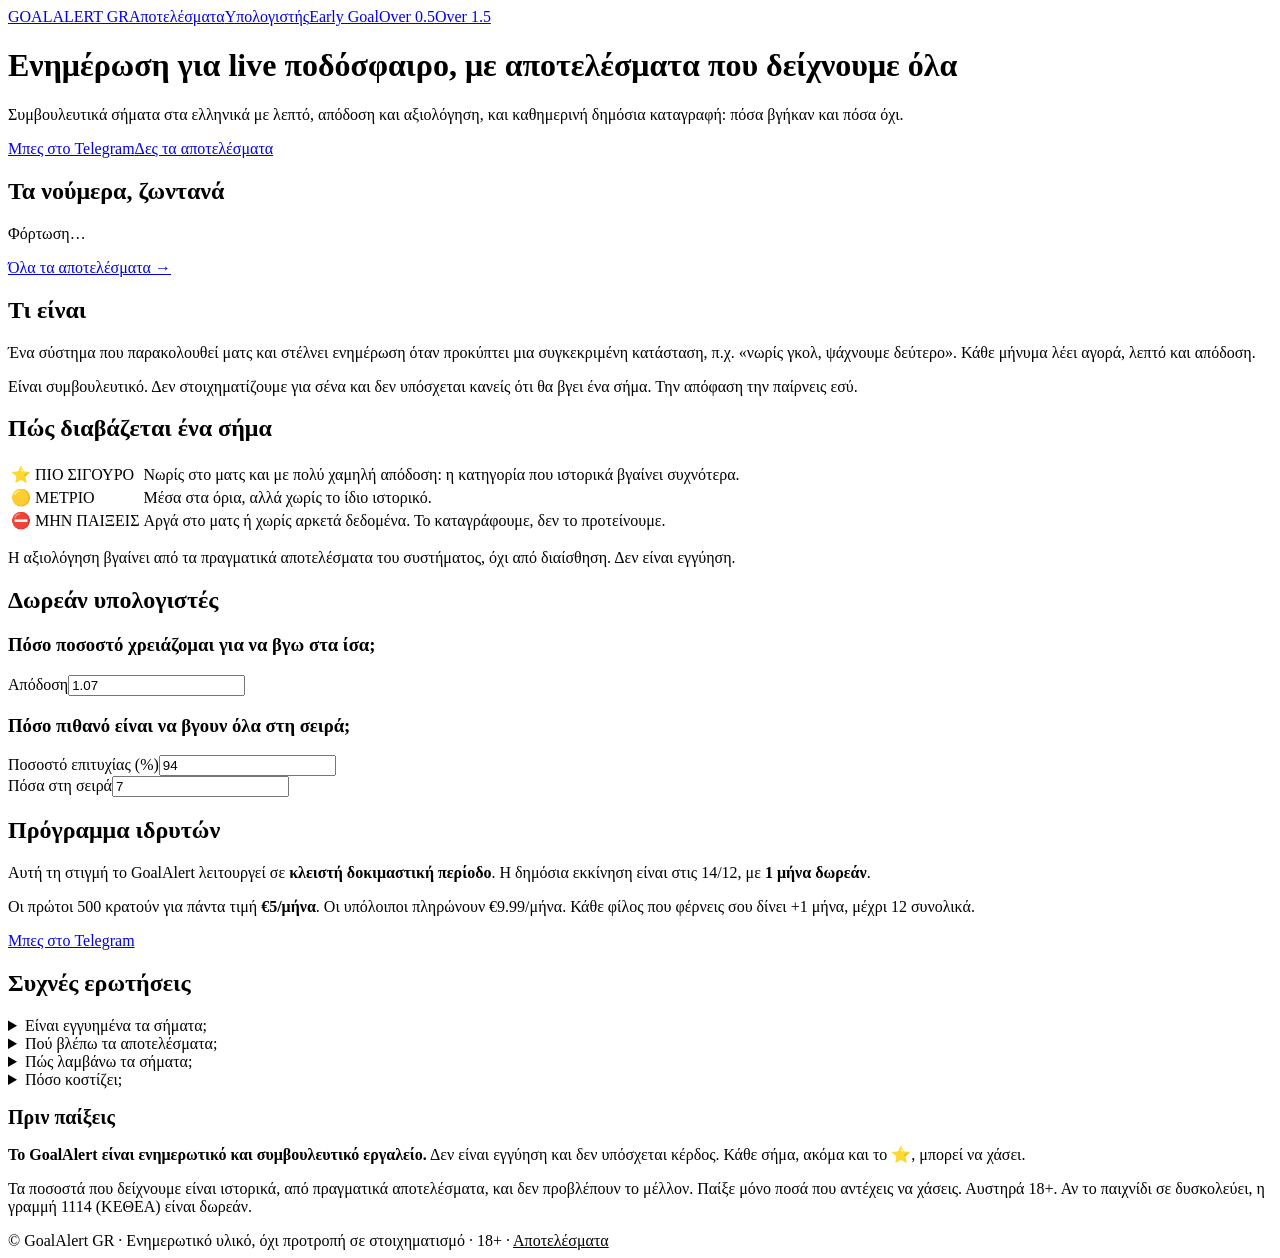
==== index.html @ 9ed6099e "Create index.html" ====
<!doctype html><html lang="el"><head><meta charset="utf-8"><meta name="viewport" content="width=device-width, initial-scale=1"><title>GoalAlert GR — Ενημέρωση και στατιστική για live ποδόσφαιρο, με δημόσια αποτελέσματα</title><meta name="description" content="Ενημερωτικά σήματα live ποδοσφαίρου στα ελληνικά με καθημερινή δημόσια καταγραφή αποτελεσμάτων, και δωρεάν υπολογιστές για απόδοση και σειρά νικών."><link rel="canonical" href="__SITE_URL__/"><link rel="stylesheet" href="style.css"></head><body><div class="wrap"><nav><a href="index.html">GOALALERT GR</a><a href="apotelesmata.html">Αποτελέσματα</a><a href="pososto-gia-apodosi.html">Υπολογιστής</a><a href="early-goal.html">Early Goal</a><a href="over-0-5-imichrono.html">Over 0.5</a><a href="over-1-5.html">Over 1.5</a></nav>
<header><h1>Ενημέρωση για live ποδόσφαιρο, με αποτελέσματα που δείχνουμε όλα</h1>
<p class="lead">Συμβουλευτικά σήματα στα ελληνικά με λεπτό, απόδοση και αξιολόγηση, και καθημερινή δημόσια καταγραφή: πόσα βγήκαν και πόσα όχι.</p><a class="btn" href="__TG_LINK__">Μπες στο Telegram</a><a class="btn alt" href="apotelesmata.html">Δες τα αποτελέσματα</a></header>
<section><h2>Τα νούμερα, ζωντανά</h2><div id="live-summary"><p class="note">Φόρτωση…</p></div><p><a href="apotelesmata.html">Όλα τα αποτελέσματα →</a></p></section>
<section id="ti-einai"><h2>Τι είναι</h2><p>Ένα σύστημα που παρακολουθεί ματς και στέλνει ενημέρωση όταν προκύπτει μια συγκεκριμένη κατάσταση, π.χ. «νωρίς γκολ, ψάχνουμε δεύτερο». Κάθε μήνυμα λέει αγορά, λεπτό και απόδοση.</p><p>Είναι συμβουλευτικό. Δεν στοιχηματίζουμε για σένα και δεν υπόσχεται κανείς ότι θα βγει ένα σήμα. Την απόφαση την παίρνεις εσύ.</p></section>
<section id="sima"><h2>Πώς διαβάζεται ένα σήμα</h2><div class="card"><table><tr><td><span class="pill g">⭐ ΠΙΟ ΣΙΓΟΥΡΟ</span></td><td>Νωρίς στο ματς και με πολύ χαμηλή απόδοση: η κατηγορία που ιστορικά βγαίνει συχνότερα.</td></tr><tr><td><span class="pill y">🟡 ΜΕΤΡΙΟ</span></td><td>Μέσα στα όρια, αλλά χωρίς το ίδιο ιστορικό.</td></tr><tr><td><span class="pill r">⛔ ΜΗΝ ΠΑΙΞΕΙΣ</span></td><td>Αργά στο ματς ή χωρίς αρκετά δεδομένα. Το καταγράφουμε, δεν το προτείνουμε.</td></tr></table></div><p class="note">Η αξιολόγηση βγαίνει από τα πραγματικά αποτελέσματα του συστήματος, όχι από διαίσθηση. Δεν είναι εγγύηση.</p></section>
<section id="ypologistes"><h2>Δωρεάν υπολογιστές</h2><h3>Πόσο ποσοστό χρειάζομαι για να βγω στα ίσα;</h3><div class="card"><label for="be-odds">Απόδοση</label><input id="be-odds" inputmode="decimal" value="1.07"><div class="out" id="be-out"></div></div>
<h3>Πόσο πιθανό είναι να βγουν όλα στη σειρά;</h3><div class="card"><div class="grid two"><div><label for="st-p">Ποσοστό επιτυχίας (%)</label><input id="st-p" inputmode="decimal" value="94"></div><div><label for="st-n">Πόσα στη σειρά</label><input id="st-n" inputmode="numeric" value="7"></div></div><div class="out" id="st-out"></div></div></section>
<section id="programma"><h2>Πρόγραμμα ιδρυτών</h2><p>Αυτή τη στιγμή το GoalAlert λειτουργεί σε <b>κλειστή δοκιμαστική περίοδο</b>. Η δημόσια εκκίνηση είναι στις 14/12, με <b>1 μήνα δωρεάν</b>.</p><p>Οι πρώτοι 500 κρατούν για πάντα τιμή <b>€5/μήνα</b>. Οι υπόλοιποι πληρώνουν €9.99/μήνα. Κάθε φίλος που φέρνεις σου δίνει +1 μήνα, μέχρι 12 συνολικά.</p><a class="btn" href="__TG_LINK__">Μπες στο Telegram</a></section>
<section id="faq"><h2>Συχνές ερωτήσεις</h2>
<details><summary>Είναι εγγυημένα τα σήματα;</summary><p>Όχι. Τίποτα δεν είναι εγγυημένο στο ποδόσφαιρο. Το GoalAlert είναι ενημερωτικό και συμβουλευτικό.</p></details>
<details><summary>Πού βλέπω τα αποτελέσματα;</summary><p>Στη σελίδα <a href="apotelesmata.html">Αποτελέσματα</a>, ανανεώνονται καθημερινά, μαζί με τα χαμένα.</p></details>
<details><summary>Πώς λαμβάνω τα σήματα;</summary><p>Μέσα από το Telegram. Πατάς «Μπες στο Telegram», ξεκινάς το bot και παίρνεις προσωπικούς συνδέσμους για τα κανάλια.</p></details>
<details><summary>Πόσο κοστίζει;</summary><p>Στη δημόσια εκκίνηση: 1 μήνας δωρεάν, μετά €5/μήνα για τους πρώτους 500 και €9.99/μήνα για τους υπόλοιπους.</p></details></section><section id="risk"><div class="card warn"><h2 style="font-size:20px">Πριν παίξεις</h2><p><b>Το GoalAlert είναι ενημερωτικό και συμβουλευτικό εργαλείο.</b> Δεν είναι εγγύηση και δεν υπόσχεται κέρδος. Κάθε σήμα, ακόμα και το ⭐, μπορεί να χάσει.</p><p>Τα ποσοστά που δείχνουμε είναι ιστορικά, από πραγματικά αποτελέσματα, και δεν προβλέπουν το μέλλον. Παίξε μόνο ποσά που αντέχεις να χάσεις. Αυστηρά 18+. Αν το παιχνίδι σε δυσκολεύει, η γραμμή 1114 (ΚΕΘΕΑ) είναι δωρεάν.</p></div></section><footer>© GoalAlert GR · Ενημερωτικό υλικό, όχι προτροπή σε στοιχηματισμό · 18+ · <a href="apotelesmata.html" style="color:inherit">Αποτελέσματα</a></footer></div><script>window.GA_API="";</script><script src="app.js"></script></body></html>
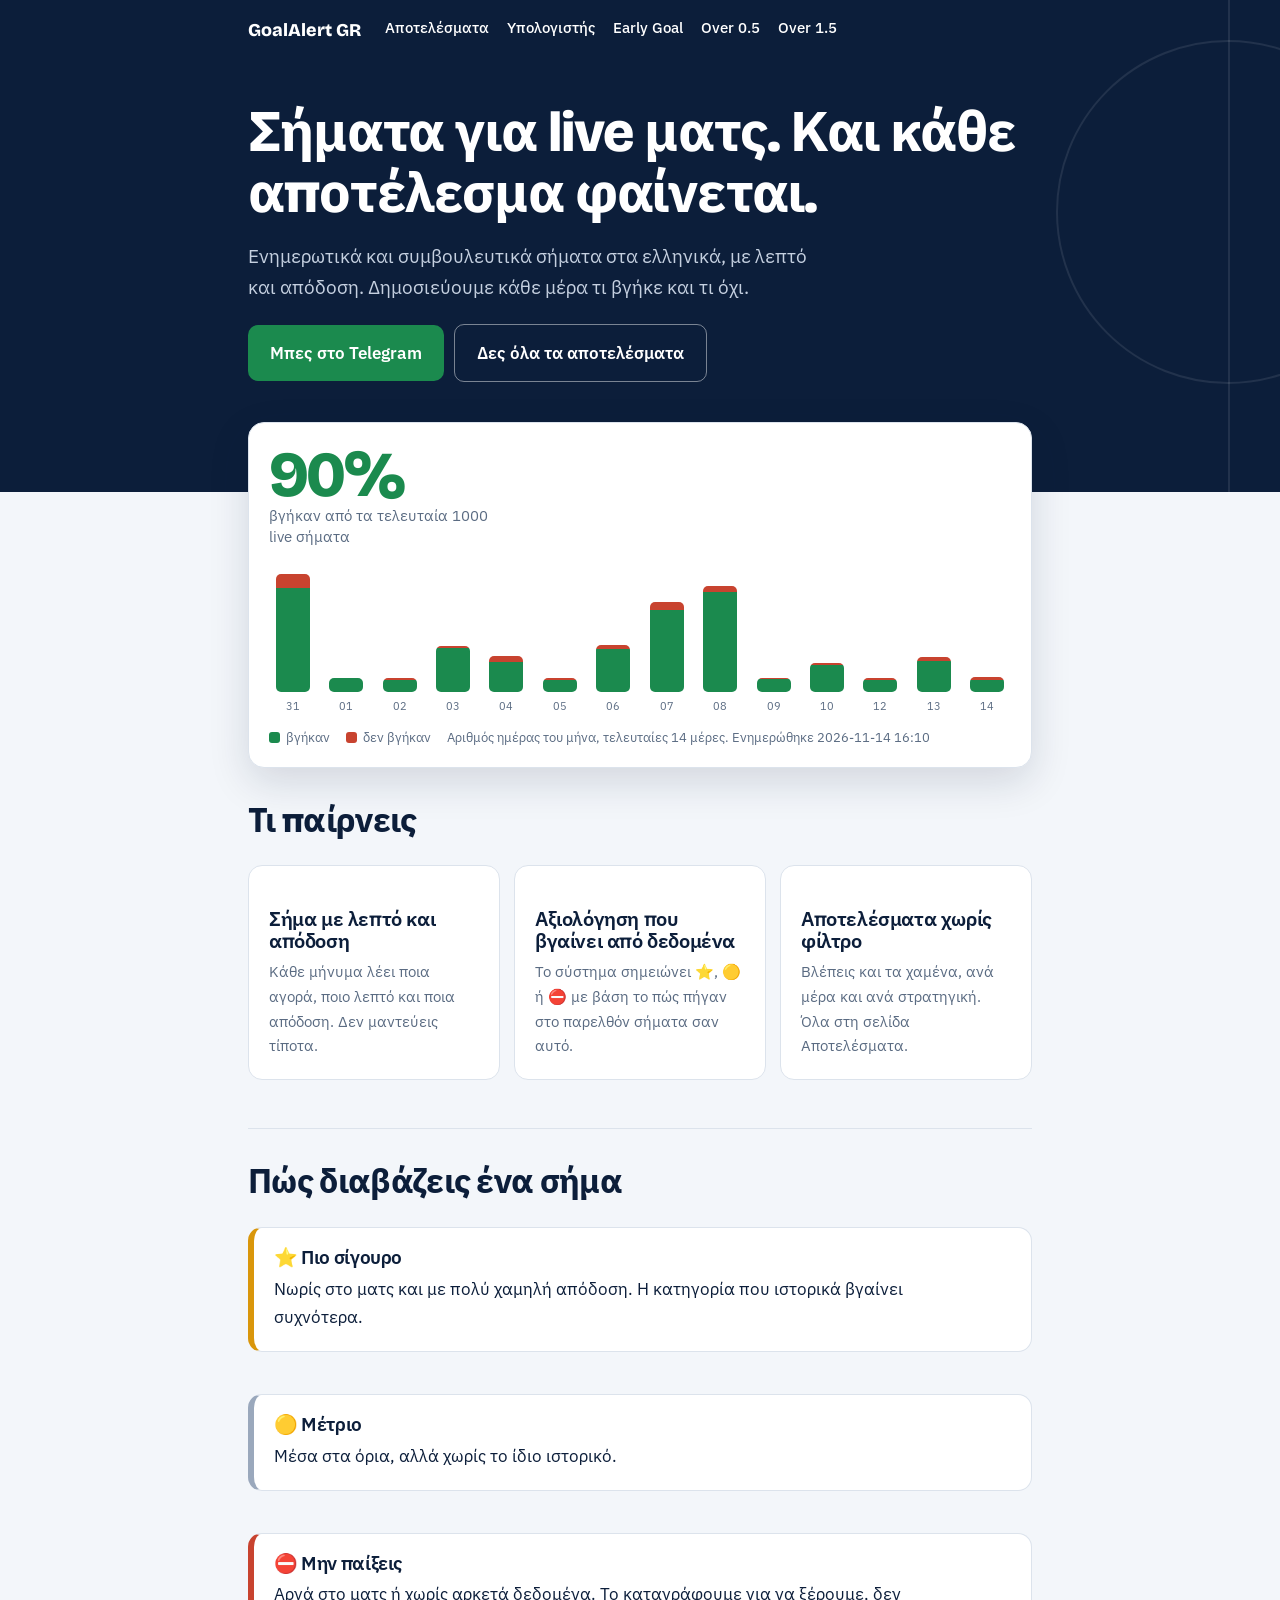
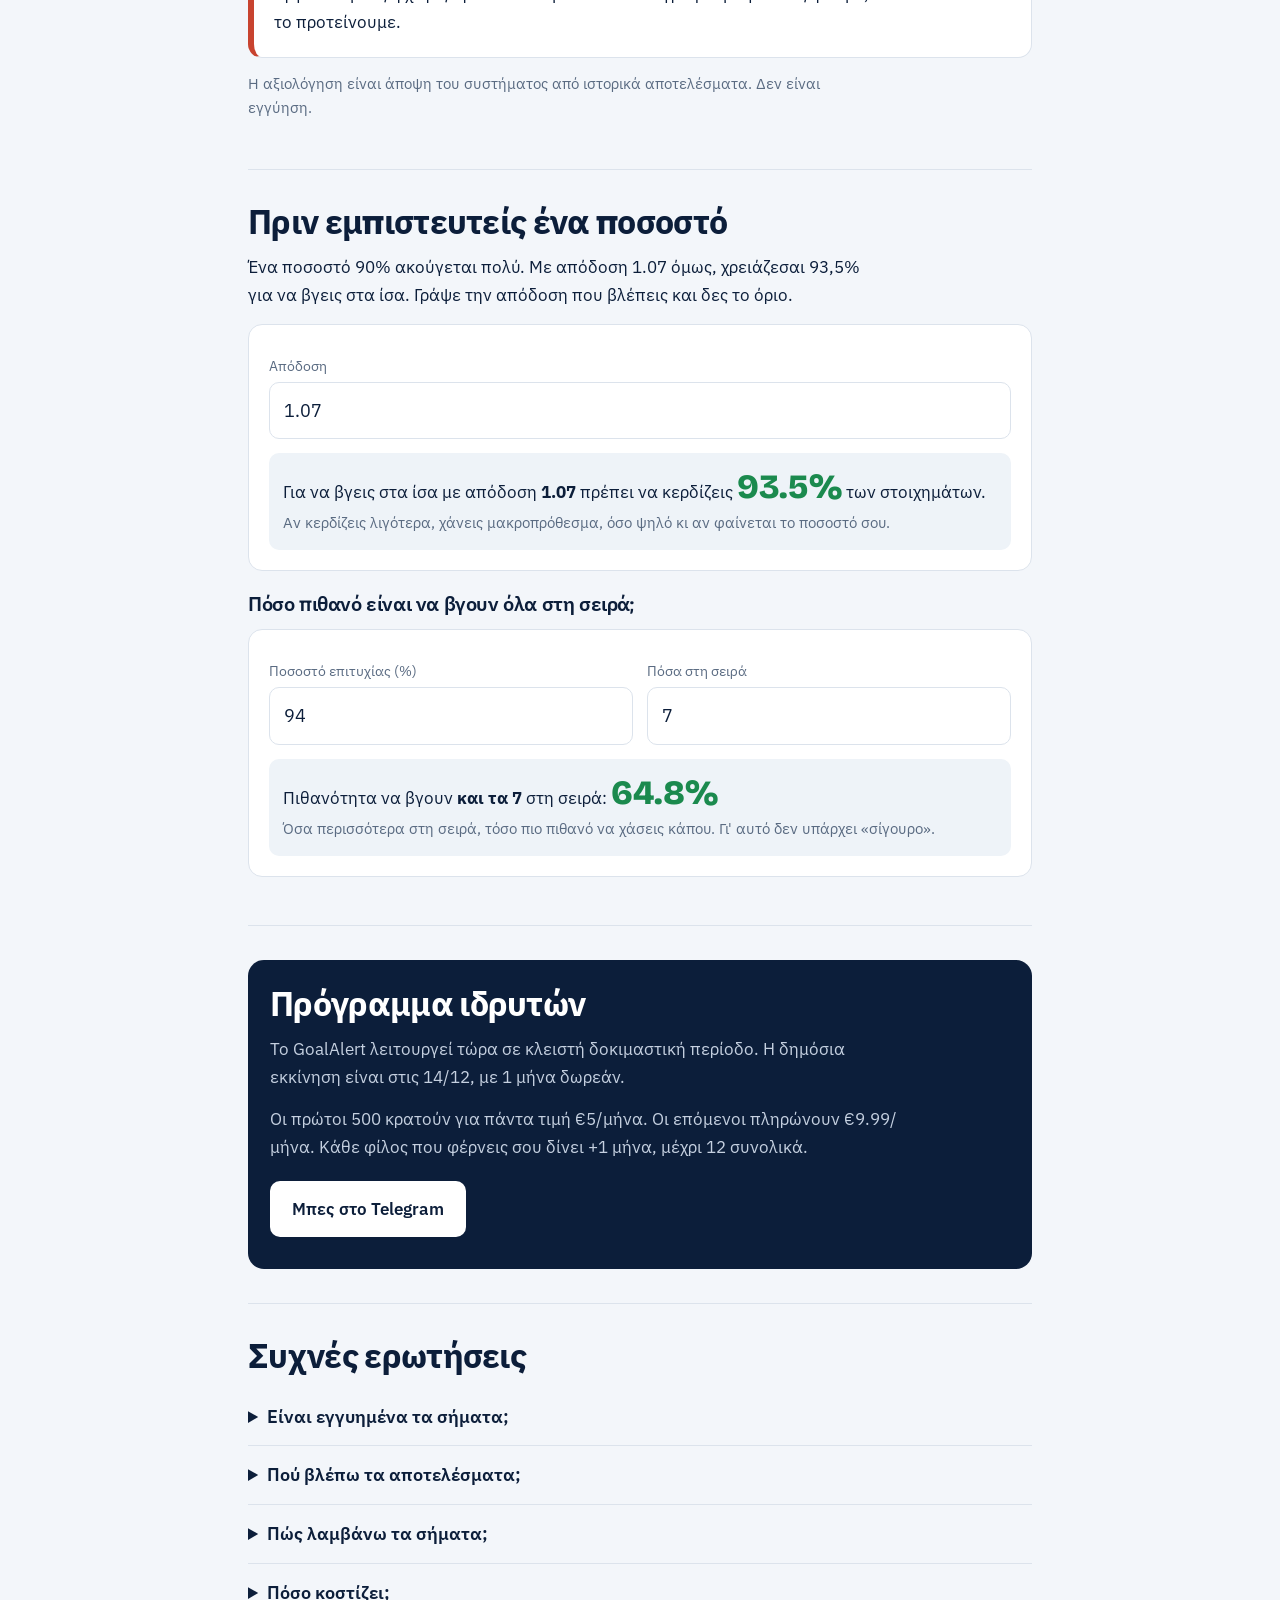
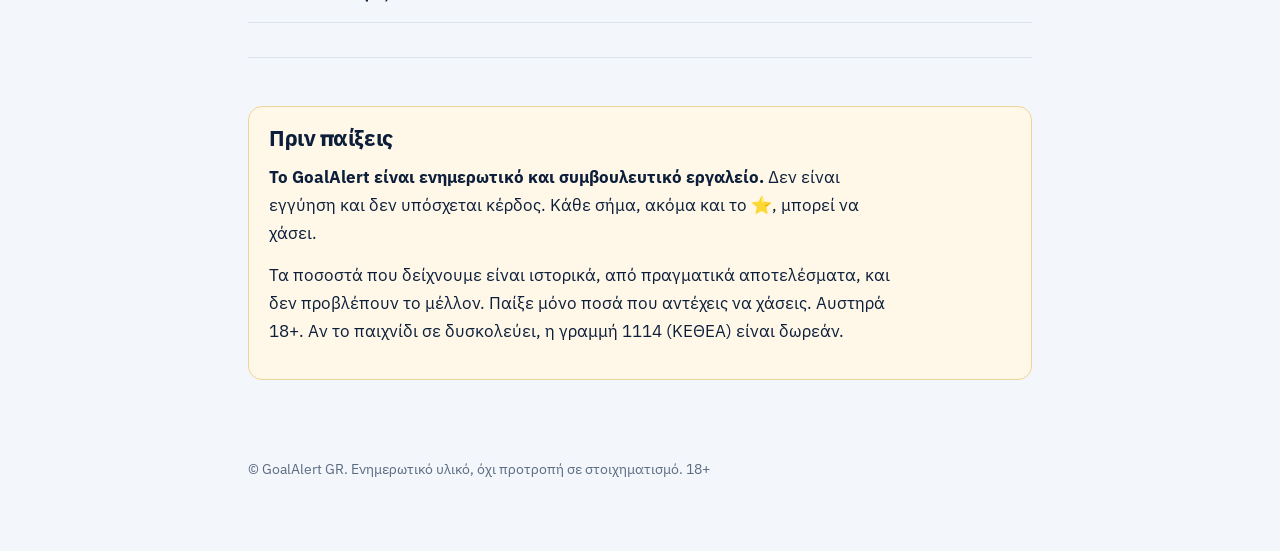
==== commit c613f830: "Update index.html" ====
--- a/index.html
+++ b/index.html
@@ -1,14 +1,39 @@
-<!doctype html><html lang="el"><head><meta charset="utf-8"><meta name="viewport" content="width=device-width, initial-scale=1"><title>GoalAlert GR — Ενημέρωση και στατιστική για live ποδόσφαιρο, με δημόσια αποτελέσματα</title><meta name="description" content="Ενημερωτικά σήματα live ποδοσφαίρου στα ελληνικά με καθημερινή δημόσια καταγραφή αποτελεσμάτων, και δωρεάν υπολογιστές για απόδοση και σειρά νικών."><link rel="canonical" href="__SITE_URL__/"><link rel="stylesheet" href="style.css"></head><body><div class="wrap"><nav><a href="index.html">GOALALERT GR</a><a href="apotelesmata.html">Αποτελέσματα</a><a href="pososto-gia-apodosi.html">Υπολογιστής</a><a href="early-goal.html">Early Goal</a><a href="over-0-5-imichrono.html">Over 0.5</a><a href="over-1-5.html">Over 1.5</a></nav>
-<header><h1>Ενημέρωση για live ποδόσφαιρο, με αποτελέσματα που δείχνουμε όλα</h1>
-<p class="lead">Συμβουλευτικά σήματα στα ελληνικά με λεπτό, απόδοση και αξιολόγηση, και καθημερινή δημόσια καταγραφή: πόσα βγήκαν και πόσα όχι.</p><a class="btn" href="__TG_LINK__">Μπες στο Telegram</a><a class="btn alt" href="apotelesmata.html">Δες τα αποτελέσματα</a></header>
-<section><h2>Τα νούμερα, ζωντανά</h2><div id="live-summary"><p class="note">Φόρτωση…</p></div><p><a href="apotelesmata.html">Όλα τα αποτελέσματα →</a></p></section>
-<section id="ti-einai"><h2>Τι είναι</h2><p>Ένα σύστημα που παρακολουθεί ματς και στέλνει ενημέρωση όταν προκύπτει μια συγκεκριμένη κατάσταση, π.χ. «νωρίς γκολ, ψάχνουμε δεύτερο». Κάθε μήνυμα λέει αγορά, λεπτό και απόδοση.</p><p>Είναι συμβουλευτικό. Δεν στοιχηματίζουμε για σένα και δεν υπόσχεται κανείς ότι θα βγει ένα σήμα. Την απόφαση την παίρνεις εσύ.</p></section>
-<section id="sima"><h2>Πώς διαβάζεται ένα σήμα</h2><div class="card"><table><tr><td><span class="pill g">⭐ ΠΙΟ ΣΙΓΟΥΡΟ</span></td><td>Νωρίς στο ματς και με πολύ χαμηλή απόδοση: η κατηγορία που ιστορικά βγαίνει συχνότερα.</td></tr><tr><td><span class="pill y">🟡 ΜΕΤΡΙΟ</span></td><td>Μέσα στα όρια, αλλά χωρίς το ίδιο ιστορικό.</td></tr><tr><td><span class="pill r">⛔ ΜΗΝ ΠΑΙΞΕΙΣ</span></td><td>Αργά στο ματς ή χωρίς αρκετά δεδομένα. Το καταγράφουμε, δεν το προτείνουμε.</td></tr></table></div><p class="note">Η αξιολόγηση βγαίνει από τα πραγματικά αποτελέσματα του συστήματος, όχι από διαίσθηση. Δεν είναι εγγύηση.</p></section>
-<section id="ypologistes"><h2>Δωρεάν υπολογιστές</h2><h3>Πόσο ποσοστό χρειάζομαι για να βγω στα ίσα;</h3><div class="card"><label for="be-odds">Απόδοση</label><input id="be-odds" inputmode="decimal" value="1.07"><div class="out" id="be-out"></div></div>
-<h3>Πόσο πιθανό είναι να βγουν όλα στη σειρά;</h3><div class="card"><div class="grid two"><div><label for="st-p">Ποσοστό επιτυχίας (%)</label><input id="st-p" inputmode="decimal" value="94"></div><div><label for="st-n">Πόσα στη σειρά</label><input id="st-n" inputmode="numeric" value="7"></div></div><div class="out" id="st-out"></div></div></section>
-<section id="programma"><h2>Πρόγραμμα ιδρυτών</h2><p>Αυτή τη στιγμή το GoalAlert λειτουργεί σε <b>κλειστή δοκιμαστική περίοδο</b>. Η δημόσια εκκίνηση είναι στις 14/12, με <b>1 μήνα δωρεάν</b>.</p><p>Οι πρώτοι 500 κρατούν για πάντα τιμή <b>€5/μήνα</b>. Οι υπόλοιποι πληρώνουν €9.99/μήνα. Κάθε φίλος που φέρνεις σου δίνει +1 μήνα, μέχρι 12 συνολικά.</p><a class="btn" href="__TG_LINK__">Μπες στο Telegram</a></section>
+<!doctype html><html lang="el"><head><meta charset="utf-8"><meta name="viewport" content="width=device-width, initial-scale=1"><title>GoalAlert GR — Σήματα για live ποδόσφαιρο, με δημόσια αποτελέσματα</title><meta name="description" content="Ενημερωτικά και συμβουλευτικά σήματα για live ποδόσφαιρο στα ελληνικά, με καθημερινή δημόσια καταγραφή: τι βγήκε και τι όχι. Δωρεάν υπολογιστές απόδοσης."><link rel="canonical" href="__SITE_URL__/"><link rel="stylesheet" href="style.css"></head><body>
+<div class="hero"><div class="wrap">
+<nav><a href="index.html">GoalAlert GR</a><a href="apotelesmata.html">Αποτελέσματα</a><a href="pososto-gia-apodosi.html">Υπολογιστής</a><a href="early-goal.html">Early Goal</a><a href="over-0-5-imichrono.html">Over 0.5</a><a href="over-1-5.html">Over 1.5</a></nav>
+<header><h1>Σήματα για live ματς. Και κάθε αποτέλεσμα φαίνεται.</h1>
+<p class="lead">Ενημερωτικά και συμβουλευτικά σήματα στα ελληνικά, με λεπτό και απόδοση. Δημοσιεύουμε κάθε μέρα τι βγήκε και τι όχι.</p>
+<a class="btn" href="__TG_LINK__">Μπες στο Telegram</a><a class="btn alt" href="apotelesmata.html">Δες όλα τα αποτελέσματα</a></header>
+</div></div>
+<div class="wrap proofwrap"><div id="live-summary"><div class="proof"><p class="note" style="margin:0">Φόρτωση αποτελεσμάτων…</p></div></div></div>
+<div class="wrap">
+<section style="border-top:0"><h2>Τι παίρνεις</h2>
+<div class="grid three">
+<div class="card"><h3>Σήμα με λεπτό και απόδοση</h3><p class="note" style="margin:0">Κάθε μήνυμα λέει ποια αγορά, ποιο λεπτό και ποια απόδοση. Δεν μαντεύεις τίποτα.</p></div>
+<div class="card"><h3>Αξιολόγηση που βγαίνει από δεδομένα</h3><p class="note" style="margin:0">Το σύστημα σημειώνει ⭐, 🟡 ή ⛔ με βάση το πώς πήγαν στο παρελθόν σήματα σαν αυτό.</p></div>
+<div class="card"><h3>Αποτελέσματα χωρίς φίλτρο</h3><p class="note" style="margin:0">Βλέπεις και τα χαμένα, ανά μέρα και ανά στρατηγική. Όλα στη σελίδα Αποτελέσματα.</p></div>
+</div></section>
+<section id="sima"><h2>Πώς διαβάζεις ένα σήμα</h2>
+<div class="grid">
+<div class="card v s"><h3>⭐ Πιο σίγουρο</h3><p style="margin:0">Νωρίς στο ματς και με πολύ χαμηλή απόδοση. Η κατηγορία που ιστορικά βγαίνει συχνότερα.</p></div>
+<div class="card v m"><h3>🟡 Μέτριο</h3><p style="margin:0">Μέσα στα όρια, αλλά χωρίς το ίδιο ιστορικό.</p></div>
+<div class="card v x"><h3>⛔ Μην παίξεις</h3><p style="margin:0">Αργά στο ματς ή χωρίς αρκετά δεδομένα. Το καταγράφουμε για να ξέρουμε, δεν το προτείνουμε.</p></div>
+</div>
+<p class="note">Η αξιολόγηση είναι άποψη του συστήματος από ιστορικά αποτελέσματα. Δεν είναι εγγύηση.</p></section>
+<section id="ypologistes"><h2>Πριν εμπιστευτείς ένα ποσοστό</h2>
+<p>Ένα ποσοστό 90% ακούγεται πολύ. Με απόδοση 1.07 όμως, χρειάζεσαι 93,5% για να βγεις στα ίσα. Γράψε την απόδοση που βλέπεις και δες το όριο.</p>
+<div class="card"><label for="be-odds">Απόδοση</label><input id="be-odds" inputmode="decimal" value="1.07"><div class="out" id="be-out"></div></div>
+<h3>Πόσο πιθανό είναι να βγουν όλα στη σειρά;</h3>
+<div class="card"><div class="grid two"><div><label for="st-p">Ποσοστό επιτυχίας (%)</label><input id="st-p" inputmode="decimal" value="94"></div><div><label for="st-n">Πόσα στη σειρά</label><input id="st-n" inputmode="numeric" value="7"></div></div><div class="out" id="st-out"></div></div></section>
+<section id="programma"><div class="founder"><h2>Πρόγραμμα ιδρυτών</h2>
+<p>Το GoalAlert λειτουργεί τώρα σε κλειστή δοκιμαστική περίοδο. Η δημόσια εκκίνηση είναι στις 14/12, με 1 μήνα δωρεάν.</p>
+<p>Οι πρώτοι 500 κρατούν για πάντα τιμή €5/μήνα. Οι επόμενοι πληρώνουν €9.99/μήνα. Κάθε φίλος που φέρνεις σου δίνει +1 μήνα, μέχρι 12 συνολικά.</p>
+<a class="btn" href="__TG_LINK__">Μπες στο Telegram</a></div></section>
 <section id="faq"><h2>Συχνές ερωτήσεις</h2>
 <details><summary>Είναι εγγυημένα τα σήματα;</summary><p>Όχι. Τίποτα δεν είναι εγγυημένο στο ποδόσφαιρο. Το GoalAlert είναι ενημερωτικό και συμβουλευτικό.</p></details>
-<details><summary>Πού βλέπω τα αποτελέσματα;</summary><p>Στη σελίδα <a href="apotelesmata.html">Αποτελέσματα</a>, ανανεώνονται καθημερινά, μαζί με τα χαμένα.</p></details>
+<details><summary>Πού βλέπω τα αποτελέσματα;</summary><p>Στη σελίδα <a href="apotelesmata.html">Αποτελέσματα</a>. Ανανεώνονται αυτόματα και περιλαμβάνουν και τα χαμένα.</p></details>
 <details><summary>Πώς λαμβάνω τα σήματα;</summary><p>Μέσα από το Telegram. Πατάς «Μπες στο Telegram», ξεκινάς το bot και παίρνεις προσωπικούς συνδέσμους για τα κανάλια.</p></details>
-<details><summary>Πόσο κοστίζει;</summary><p>Στη δημόσια εκκίνηση: 1 μήνας δωρεάν, μετά €5/μήνα για τους πρώτους 500 και €9.99/μήνα για τους υπόλοιπους.</p></details></section><section id="risk"><div class="card warn"><h2 style="font-size:20px">Πριν παίξεις</h2><p><b>Το GoalAlert είναι ενημερωτικό και συμβουλευτικό εργαλείο.</b> Δεν είναι εγγύηση και δεν υπόσχεται κέρδος. Κάθε σήμα, ακόμα και το ⭐, μπορεί να χάσει.</p><p>Τα ποσοστά που δείχνουμε είναι ιστορικά, από πραγματικά αποτελέσματα, και δεν προβλέπουν το μέλλον. Παίξε μόνο ποσά που αντέχεις να χάσεις. Αυστηρά 18+. Αν το παιχνίδι σε δυσκολεύει, η γραμμή 1114 (ΚΕΘΕΑ) είναι δωρεάν.</p></div></section><footer>© GoalAlert GR · Ενημερωτικό υλικό, όχι προτροπή σε στοιχηματισμό · 18+ · <a href="apotelesmata.html" style="color:inherit">Αποτελέσματα</a></footer></div><script>window.GA_API="";</script><script src="app.js"></script></body></html>
+<details><summary>Πόσο κοστίζει;</summary><p>Στη δημόσια εκκίνηση: 1 μήνας δωρεάν, μετά €5/μήνα για τους πρώτους 500 και €9.99/μήνα για τους υπόλοιπους.</p></details></section>
+<section id="risk"><div class="card warn"><h2 style="font-size:22px">Πριν παίξεις</h2><p><b>Το GoalAlert είναι ενημερωτικό και συμβουλευτικό εργαλείο.</b> Δεν είναι εγγύηση και δεν υπόσχεται κέρδος. Κάθε σήμα, ακόμα και το ⭐, μπορεί να χάσει.</p><p>Τα ποσοστά που δείχνουμε είναι ιστορικά, από πραγματικά αποτελέσματα, και δεν προβλέπουν το μέλλον. Παίξε μόνο ποσά που αντέχεις να χάσεις. Αυστηρά 18+. Αν το παιχνίδι σε δυσκολεύει, η γραμμή 1114 (ΚΕΘΕΑ) είναι δωρεάν.</p></div></section>
+<footer>© GoalAlert GR. Ενημερωτικό υλικό, όχι προτροπή σε στοιχηματισμό. 18+</footer>
+</div><script>window.GA_API="";</script><script src="app.js"></script></body></html>
--- a/style.css
+++ b/style.css
@@ -0,0 +1,74 @@
+@import url('https://fonts.googleapis.com/css2?family=Bricolage+Grotesque:opsz,wght@12..96,600;12..96,800&family=IBM+Plex+Sans:wght@400;500;600&display=swap');
+:root{--paper:#F3F6FA;--card:#fff;--ink:#0C1E3A;--mute:#5A6B82;--line:#DCE3EC;--pitch:#1B8A4E;--pitchd:#126B3A;--miss:#C8432F;--gold:#D9960B;--navy:#0C1E3A}
+*{box-sizing:border-box}
+html{-webkit-text-size-adjust:100%}
+body{margin:0;background:var(--paper);color:var(--ink);font:17px/1.65 'IBM Plex Sans',system-ui,-apple-system,"Segoe UI",Roboto,sans-serif}
+.wrap{max-width:820px;margin:0 auto;padding:0 18px}
+h1,h2,h3{font-family:'Bricolage Grotesque','IBM Plex Sans',sans-serif;letter-spacing:-.02em;line-height:1.1;margin:0}
+h1{font-size:clamp(34px,8.5vw,56px);font-weight:800;margin:6px 0 16px}
+h2{font-size:clamp(26px,5.5vw,34px);font-weight:800;margin:0 0 12px}
+h3{font-size:20px;font-weight:600;margin:22px 0 8px}
+p{margin:0 0 14px;max-width:64ch}
+a{color:var(--pitchd)}
+.lead{color:var(--mute);font-size:19px;max-width:52ch}
+nav{display:flex;flex-wrap:wrap;gap:4px 18px;padding:16px 0;font-size:15px}
+nav a{color:var(--mute);text-decoration:none;font-weight:500}
+nav a:first-child{color:var(--ink);font-family:'Bricolage Grotesque',sans-serif;font-weight:800;font-size:18px;margin-right:6px}
+header{padding:30px 0 20px}
+section{padding:34px 0;border-top:1px solid var(--line)}
+.hero{background:var(--navy);color:#fff;position:relative;overflow:hidden;padding-bottom:96px}
+.hero:before{content:"";position:absolute;right:-120px;top:40px;width:340px;height:340px;border:2px solid rgba(255,255,255,.09);border-radius:50%}
+.hero:after{content:"";position:absolute;right:50px;top:0;bottom:0;border-right:2px solid rgba(255,255,255,.09)}
+.hero .wrap{position:relative;z-index:1}
+.hero nav a{color:#B6C3D6}.hero nav a:first-child{color:#fff}
+.hero header{padding:34px 0 8px}
+.hero .lead{color:#C5D0E0}
+.hero a:not(.btn){color:#fff}
+.btn{display:inline-block;background:var(--pitch);color:#fff!important;font-weight:600;padding:14px 22px;border-radius:10px;text-decoration:none;margin:6px 10px 6px 0;font-size:17px}
+.btn:hover{background:var(--pitchd)}
+.btn.alt{background:transparent;border:1.5px solid rgba(255,255,255,.45)}
+section .btn.alt,.card .btn.alt{border-color:var(--line);color:var(--ink)!important}
+.proofwrap{margin-top:-70px;position:relative;z-index:2}
+.proof{background:var(--card);border:1px solid var(--line);border-radius:16px;padding:22px 20px 18px;box-shadow:0 14px 40px rgba(12,30,58,.14)}
+.proof-top{display:flex;gap:18px;align-items:flex-end;flex-wrap:wrap;margin-bottom:18px}
+.bignum{font-family:'Bricolage Grotesque',sans-serif;font-weight:800;font-size:64px;line-height:.95;color:var(--pitch);letter-spacing:-.04em}
+.cap{color:var(--mute);font-size:15px;max-width:26ch;line-height:1.4}
+.minis{display:flex;gap:10px;flex-wrap:wrap;margin-left:auto}
+.mini{border:1px solid var(--line);border-radius:10px;padding:8px 12px;font-size:14px;line-height:1.3}
+.mini b{display:block;font-size:20px;font-family:'Bricolage Grotesque',sans-serif}
+.days{display:flex;gap:6px;align-items:flex-end;height:150px;padding-top:6px}
+.col{flex:1;display:flex;flex-direction:column;justify-content:flex-end;align-items:center;min-width:0;height:100%}
+.stack{width:100%;max-width:34px;display:flex;flex-direction:column;border-radius:5px;overflow:hidden}
+.stack i{display:block;width:100%}.stack .m{background:var(--miss)}.stack .h{background:var(--pitch)}
+.col span{font-size:11px;color:var(--mute);margin-top:5px;white-space:nowrap}
+.legend{display:flex;gap:16px;font-size:13px;color:var(--mute);margin-top:12px;flex-wrap:wrap}
+.legend b{display:inline-block;width:11px;height:11px;border-radius:3px;margin-right:6px;vertical-align:-1px}
+.card{background:var(--card);border:1px solid var(--line);border-radius:14px;padding:20px;margin:14px 0}
+.card.warn{background:#FFF8E8;border-color:#EBD59A}
+.grid{display:grid;gap:14px;grid-template-columns:1fr}
+@media(min-width:680px){.grid.two{grid-template-columns:1fr 1fr}.grid.three{grid-template-columns:1fr 1fr 1fr}}
+.v{border-left:6px solid var(--line)}
+.v.s{border-left-color:var(--gold)}.v.m{border-left-color:#9AA8BC}.v.x{border-left-color:var(--miss)}
+.v h3{margin:0 0 6px;font-size:19px}
+label{display:block;font-size:14px;color:var(--mute);margin:10px 0 4px}
+input{width:100%;padding:13px 14px;border-radius:10px;border:1.5px solid var(--line);background:#fff;color:var(--ink);font:inherit;font-size:18px}
+input:focus,a:focus,summary:focus{outline:3px solid #9CD8B6;outline-offset:2px}
+.out{margin-top:14px;padding:14px;border-radius:10px;background:#EEF3F8}
+.big{font-family:'Bricolage Grotesque',sans-serif;font-size:34px;font-weight:800;color:var(--pitch);line-height:1.2}
+.stat .big{display:block}.stat span{color:var(--mute);font-size:14px}
+.tbl{overflow-x:auto}
+table{width:100%;border-collapse:collapse;font-size:16px}
+td,th{padding:10px 8px;border-bottom:1px solid var(--line);text-align:left;vertical-align:middle}
+th{color:var(--mute);font-weight:500;font-size:14px}
+.pill{display:inline-block;padding:3px 10px;border-radius:99px;font-size:14px;font-weight:600}
+.g{background:#FBEFC9;color:#7A5200}.y{background:#E6EBF2;color:#3D4B61}.r{background:#F8DDD8;color:#9A2F1F}
+.note{color:var(--mute);font-size:15px}
+.bar{height:10px;border-radius:6px;background:#E3E9F0;overflow:hidden;min-width:70px}.bar i{display:block;height:100%;background:var(--pitch)}
+details{border-bottom:1px solid var(--line);padding:14px 0}
+summary{cursor:pointer;font-weight:600;font-size:18px}
+details p{margin:10px 0 0}
+.founder{background:var(--navy);color:#fff;border-radius:16px;padding:26px 22px}
+.founder p{color:#C5D0E0}.founder h2{color:#fff}.founder .btn{background:#fff;color:var(--ink)!important}
+footer{padding:30px 0 70px;color:var(--mute);font-size:14px}
+@media(max-width:480px){.minis{margin-left:0}.bignum{font-size:56px}}
+@media(prefers-reduced-motion:no-preference){.stack{transform-origin:bottom;animation:grow .7s ease-out both}@keyframes grow{from{transform:scaleY(0)}to{transform:scaleY(1)}}}
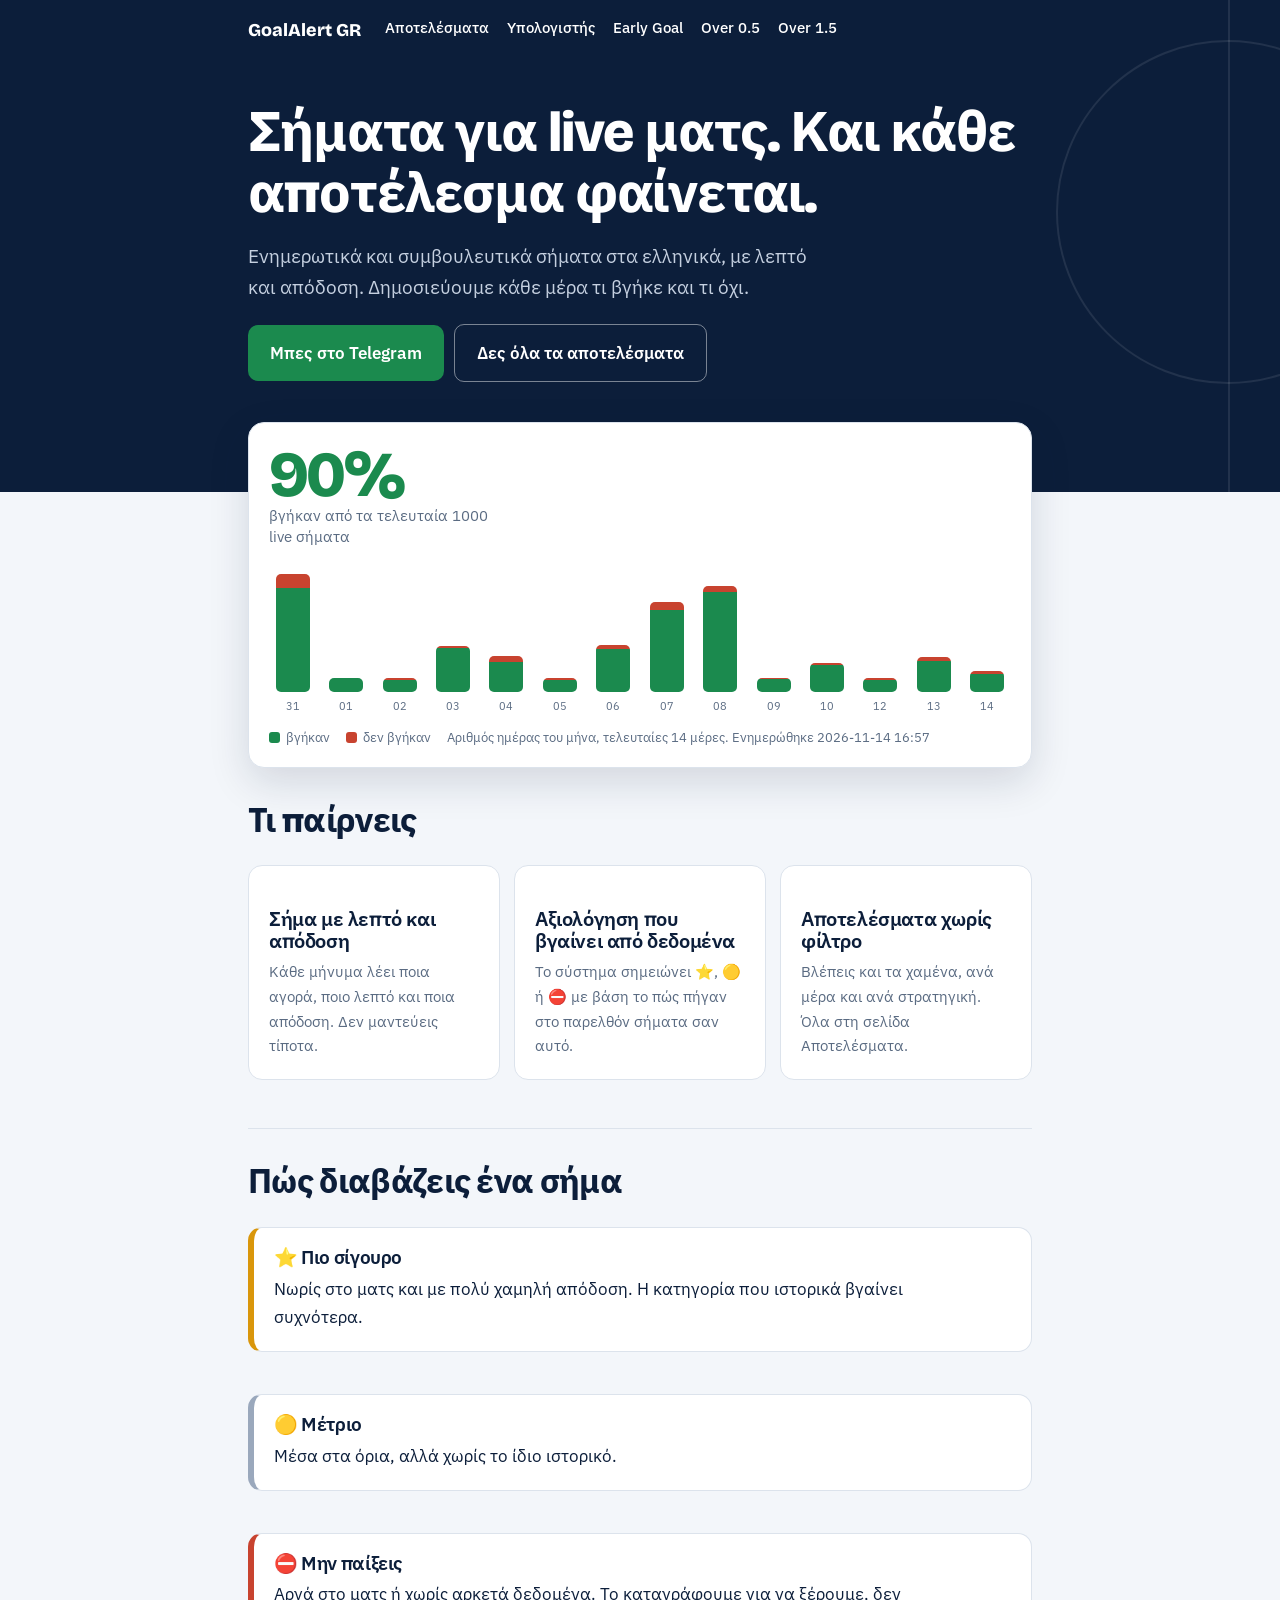
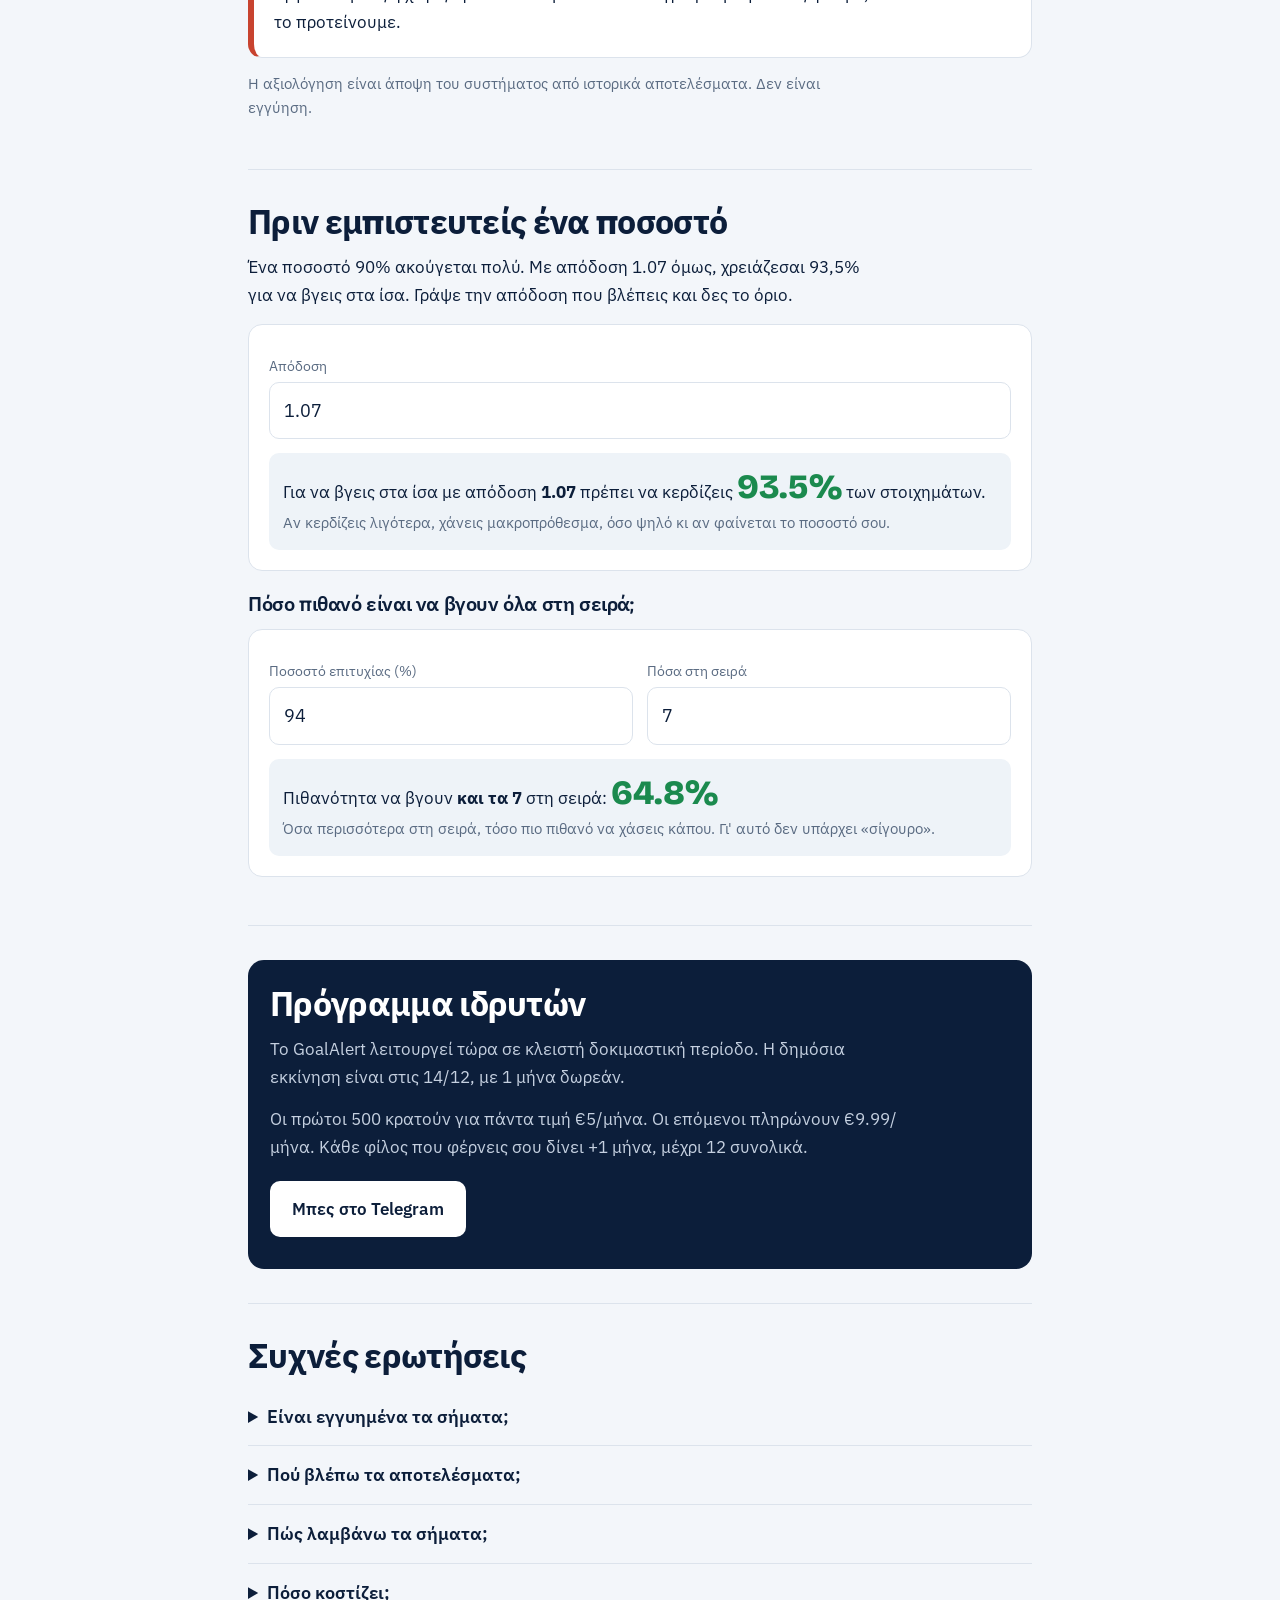
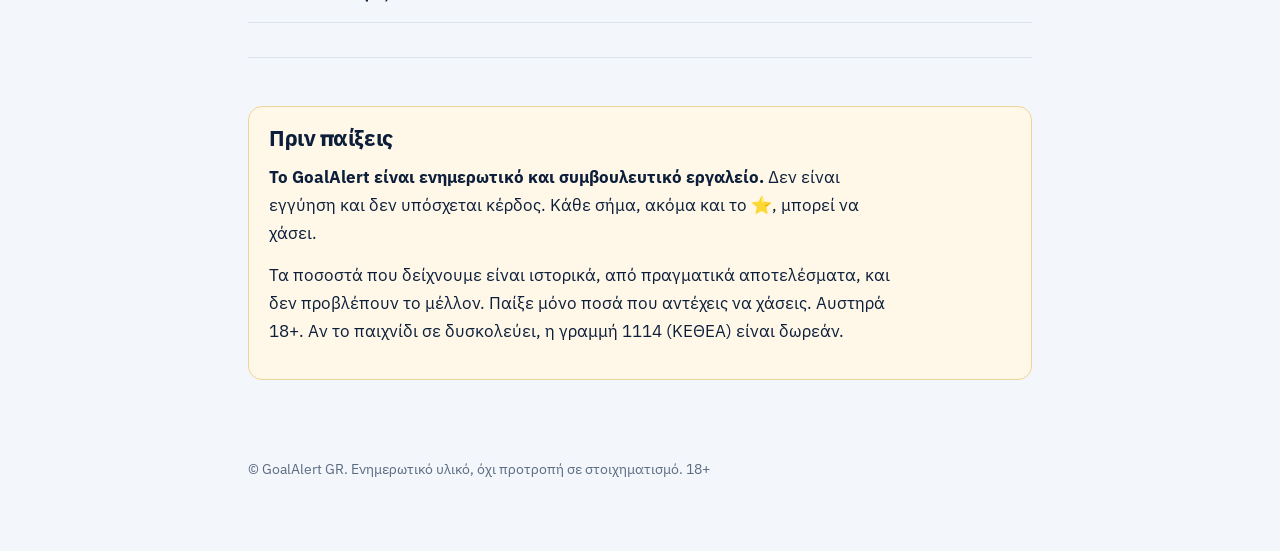
==== commit aebd3abe: "Update index.html" ====
--- a/index.html
+++ b/index.html
@@ -1,9 +1,9 @@
-<!doctype html><html lang="el"><head><meta charset="utf-8"><meta name="viewport" content="width=device-width, initial-scale=1"><title>GoalAlert GR — Σήματα για live ποδόσφαιρο, με δημόσια αποτελέσματα</title><meta name="description" content="Ενημερωτικά και συμβουλευτικά σήματα για live ποδόσφαιρο στα ελληνικά, με καθημερινή δημόσια καταγραφή: τι βγήκε και τι όχι. Δωρεάν υπολογιστές απόδοσης."><link rel="canonical" href="__SITE_URL__/"><link rel="stylesheet" href="style.css"></head><body>
+<!doctype html><html lang="el"><head><meta charset="utf-8"><meta name="viewport" content="width=device-width, initial-scale=1"><title>GoalAlert GR — Σήματα για live ποδόσφαιρο, με δημόσια αποτελέσματα</title><meta name="description" content="Ενημερωτικά και συμβουλευτικά σήματα για live ποδόσφαιρο στα ελληνικά, με καθημερινή δημόσια καταγραφή: τι βγήκε και τι όχι. Δωρεάν υπολογιστές απόδοσης."><link rel="canonical" href="https://goalalert-site.onrender.com/"><link rel="stylesheet" href="style.css"></head><body>
 <div class="hero"><div class="wrap">
 <nav><a href="index.html">GoalAlert GR</a><a href="apotelesmata.html">Αποτελέσματα</a><a href="pososto-gia-apodosi.html">Υπολογιστής</a><a href="early-goal.html">Early Goal</a><a href="over-0-5-imichrono.html">Over 0.5</a><a href="over-1-5.html">Over 1.5</a></nav>
 <header><h1>Σήματα για live ματς. Και κάθε αποτέλεσμα φαίνεται.</h1>
 <p class="lead">Ενημερωτικά και συμβουλευτικά σήματα στα ελληνικά, με λεπτό και απόδοση. Δημοσιεύουμε κάθε μέρα τι βγήκε και τι όχι.</p>
-<a class="btn" href="__TG_LINK__">Μπες στο Telegram</a><a class="btn alt" href="apotelesmata.html">Δες όλα τα αποτελέσματα</a></header>
+<a class="btn" href="https://t.me/GoalAlertGRBot">Μπες στο Telegram</a><a class="btn alt" href="apotelesmata.html">Δες όλα τα αποτελέσματα</a></header>
 </div></div>
 <div class="wrap proofwrap"><div id="live-summary"><div class="proof"><p class="note" style="margin:0">Φόρτωση αποτελεσμάτων…</p></div></div></div>
 <div class="wrap">
@@ -28,7 +28,7 @@
 <section id="programma"><div class="founder"><h2>Πρόγραμμα ιδρυτών</h2>
 <p>Το GoalAlert λειτουργεί τώρα σε κλειστή δοκιμαστική περίοδο. Η δημόσια εκκίνηση είναι στις 14/12, με 1 μήνα δωρεάν.</p>
 <p>Οι πρώτοι 500 κρατούν για πάντα τιμή €5/μήνα. Οι επόμενοι πληρώνουν €9.99/μήνα. Κάθε φίλος που φέρνεις σου δίνει +1 μήνα, μέχρι 12 συνολικά.</p>
-<a class="btn" href="__TG_LINK__">Μπες στο Telegram</a></div></section>
+<a class="btn" href="https://t.me/GoalAlertGRBot">Μπες στο Telegram</a></div></section>
 <section id="faq"><h2>Συχνές ερωτήσεις</h2>
 <details><summary>Είναι εγγυημένα τα σήματα;</summary><p>Όχι. Τίποτα δεν είναι εγγυημένο στο ποδόσφαιρο. Το GoalAlert είναι ενημερωτικό και συμβουλευτικό.</p></details>
 <details><summary>Πού βλέπω τα αποτελέσματα;</summary><p>Στη σελίδα <a href="apotelesmata.html">Αποτελέσματα</a>. Ανανεώνονται αυτόματα και περιλαμβάνουν και τα χαμένα.</p></details>
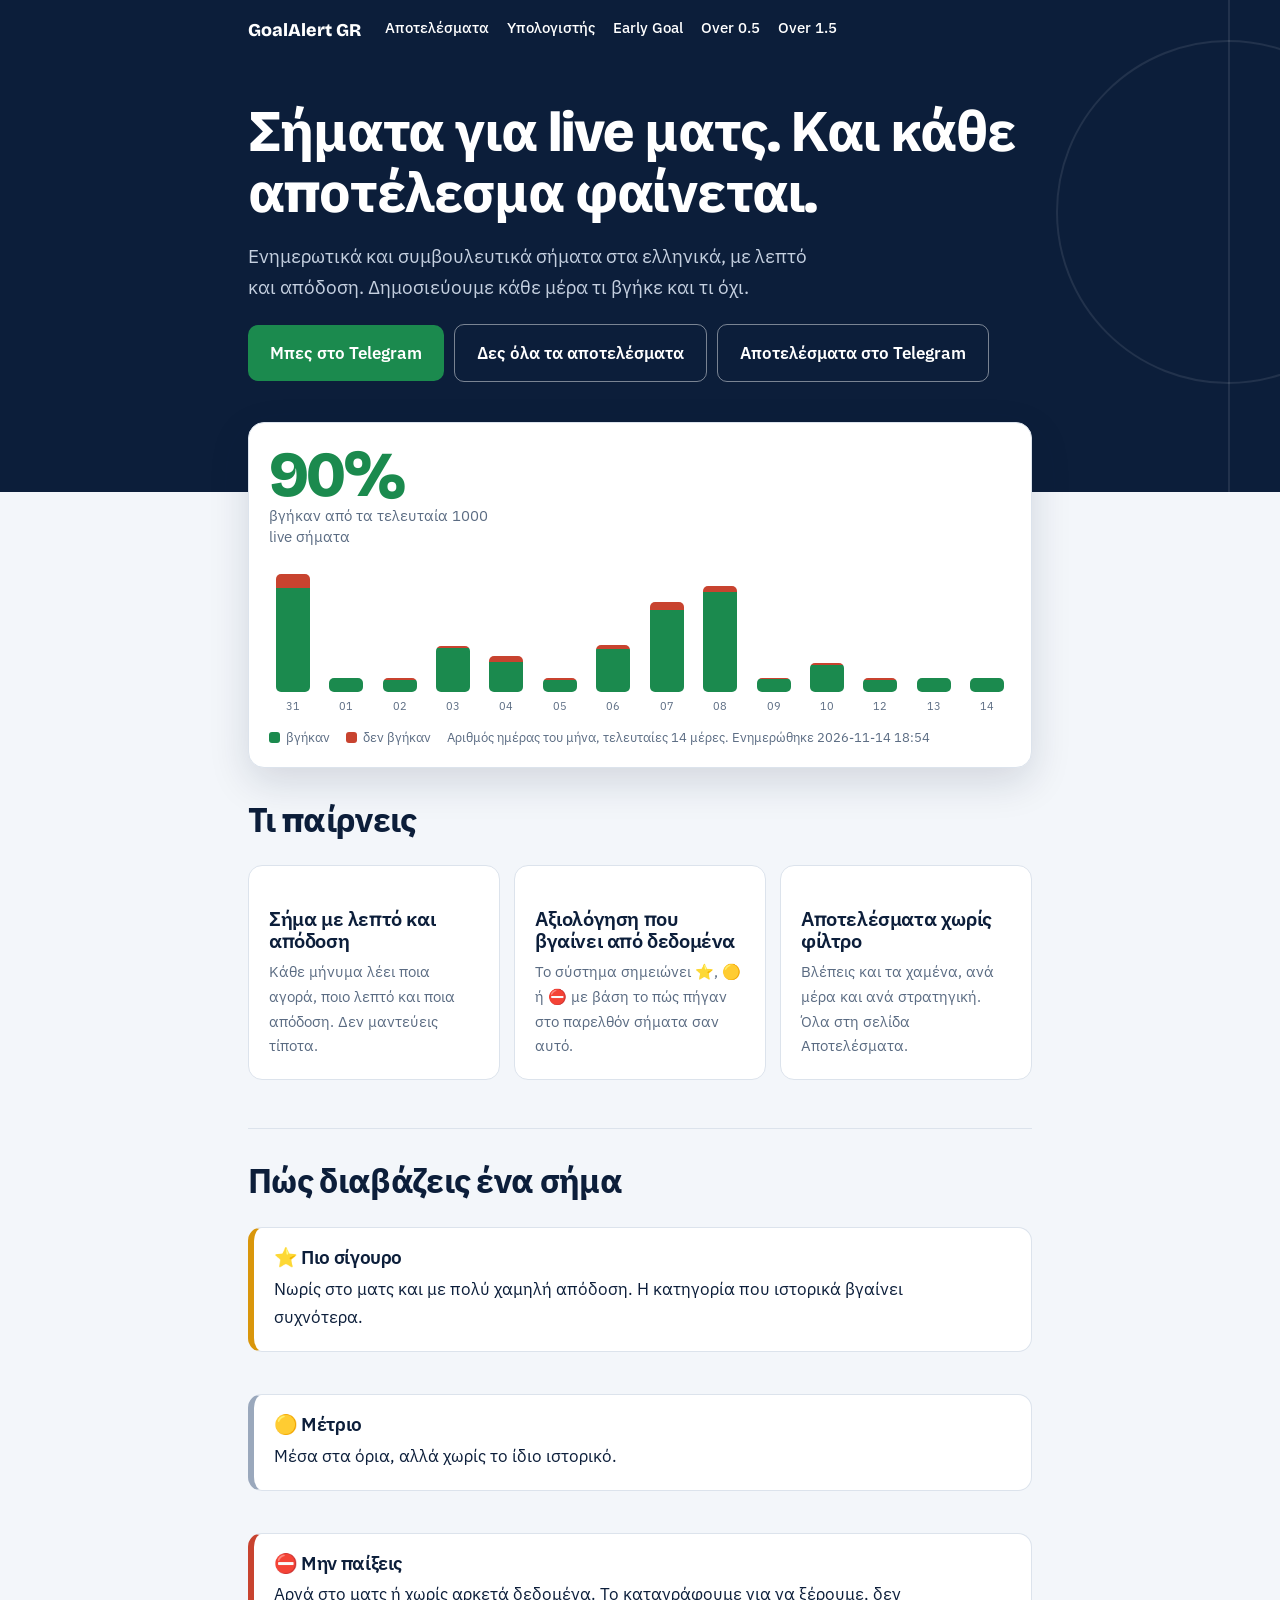
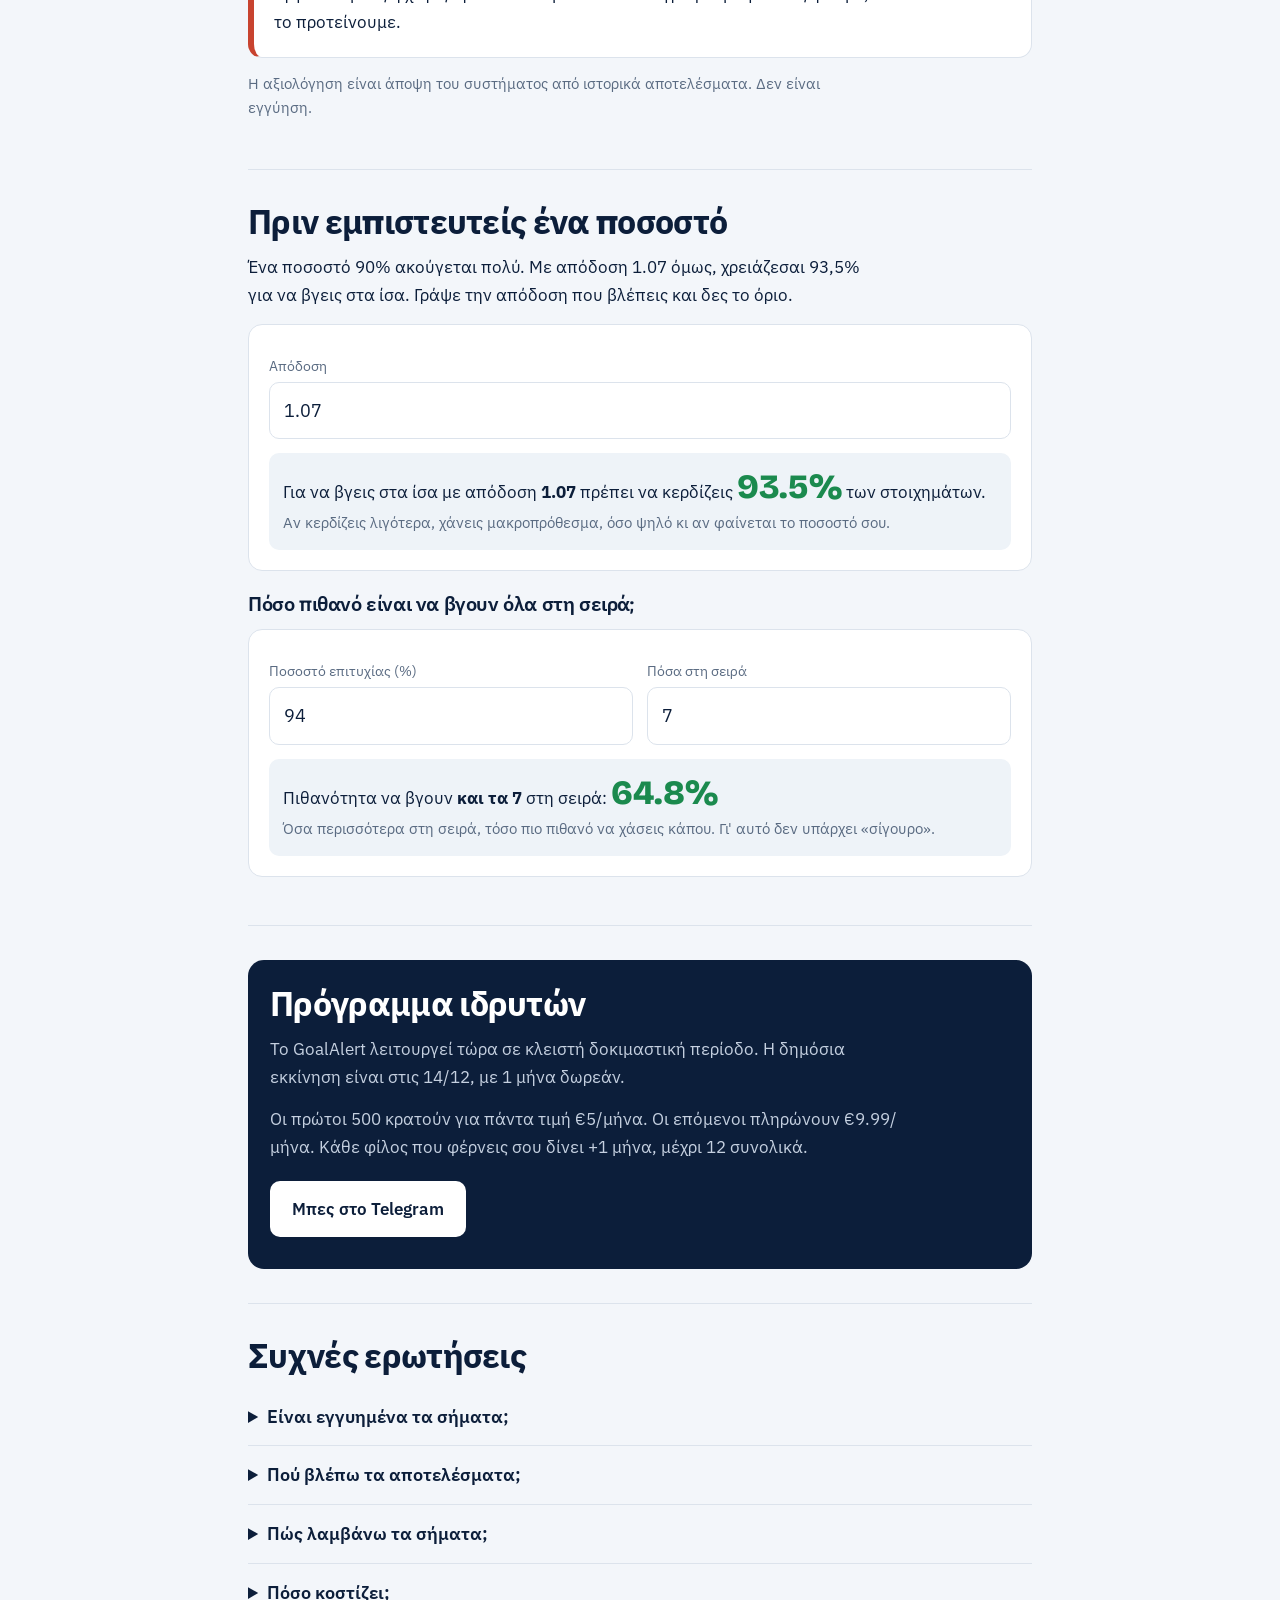
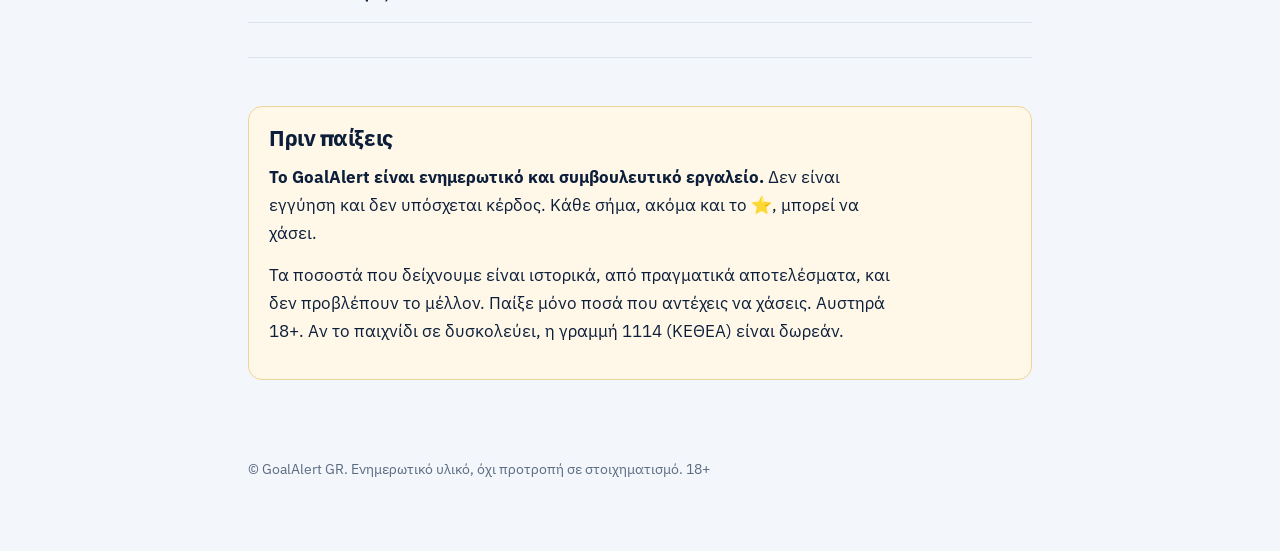
==== commit e58b0b54: "Update index.html" ====
--- a/index.html
+++ b/index.html
@@ -3,7 +3,7 @@
 <nav><a href="index.html">GoalAlert GR</a><a href="apotelesmata.html">Αποτελέσματα</a><a href="pososto-gia-apodosi.html">Υπολογιστής</a><a href="early-goal.html">Early Goal</a><a href="over-0-5-imichrono.html">Over 0.5</a><a href="over-1-5.html">Over 1.5</a></nav>
 <header><h1>Σήματα για live ματς. Και κάθε αποτέλεσμα φαίνεται.</h1>
 <p class="lead">Ενημερωτικά και συμβουλευτικά σήματα στα ελληνικά, με λεπτό και απόδοση. Δημοσιεύουμε κάθε μέρα τι βγήκε και τι όχι.</p>
-<a class="btn" href="https://t.me/GoalAlertGRBot">Μπες στο Telegram</a><a class="btn alt" href="apotelesmata.html">Δες όλα τα αποτελέσματα</a></header>
+<a class="btn" href="https://t.me/GoalAlertGRBot">Μπες στο Telegram</a><a class="btn alt" href="apotelesmata.html">Δες όλα τα αποτελέσματα</a><a class="btn alt" href="https://t.me/goalalertgr_results">Αποτελέσματα στο Telegram</a></header>
 </div></div>
 <div class="wrap proofwrap"><div id="live-summary"><div class="proof"><p class="note" style="margin:0">Φόρτωση αποτελεσμάτων…</p></div></div></div>
 <div class="wrap">
@@ -31,7 +31,7 @@
 <a class="btn" href="https://t.me/GoalAlertGRBot">Μπες στο Telegram</a></div></section>
 <section id="faq"><h2>Συχνές ερωτήσεις</h2>
 <details><summary>Είναι εγγυημένα τα σήματα;</summary><p>Όχι. Τίποτα δεν είναι εγγυημένο στο ποδόσφαιρο. Το GoalAlert είναι ενημερωτικό και συμβουλευτικό.</p></details>
-<details><summary>Πού βλέπω τα αποτελέσματα;</summary><p>Στη σελίδα <a href="apotelesmata.html">Αποτελέσματα</a>. Ανανεώνονται αυτόματα και περιλαμβάνουν και τα χαμένα.</p></details>
+<details><summary>Πού βλέπω τα αποτελέσματα;</summary><p>Στη σελίδα <a href="apotelesmata.html">Αποτελέσματα</a>. Ανανεώνονται αυτόματα και περιλαμβάνουν και τα χαμένα. Τα ίδια αποτελέσματα ανεβαίνουν κάθε πρωί και στο <a href="https://t.me/goalalertgr_results">δημόσιο κανάλι μας στο Telegram</a>.</p></details>
 <details><summary>Πώς λαμβάνω τα σήματα;</summary><p>Μέσα από το Telegram. Πατάς «Μπες στο Telegram», ξεκινάς το bot και παίρνεις προσωπικούς συνδέσμους για τα κανάλια.</p></details>
 <details><summary>Πόσο κοστίζει;</summary><p>Στη δημόσια εκκίνηση: 1 μήνας δωρεάν, μετά €5/μήνα για τους πρώτους 500 και €9.99/μήνα για τους υπόλοιπους.</p></details></section>
 <section id="risk"><div class="card warn"><h2 style="font-size:22px">Πριν παίξεις</h2><p><b>Το GoalAlert είναι ενημερωτικό και συμβουλευτικό εργαλείο.</b> Δεν είναι εγγύηση και δεν υπόσχεται κέρδος. Κάθε σήμα, ακόμα και το ⭐, μπορεί να χάσει.</p><p>Τα ποσοστά που δείχνουμε είναι ιστορικά, από πραγματικά αποτελέσματα, και δεν προβλέπουν το μέλλον. Παίξε μόνο ποσά που αντέχεις να χάσεις. Αυστηρά 18+. Αν το παιχνίδι σε δυσκολεύει, η γραμμή 1114 (ΚΕΘΕΑ) είναι δωρεάν.</p></div></section>
